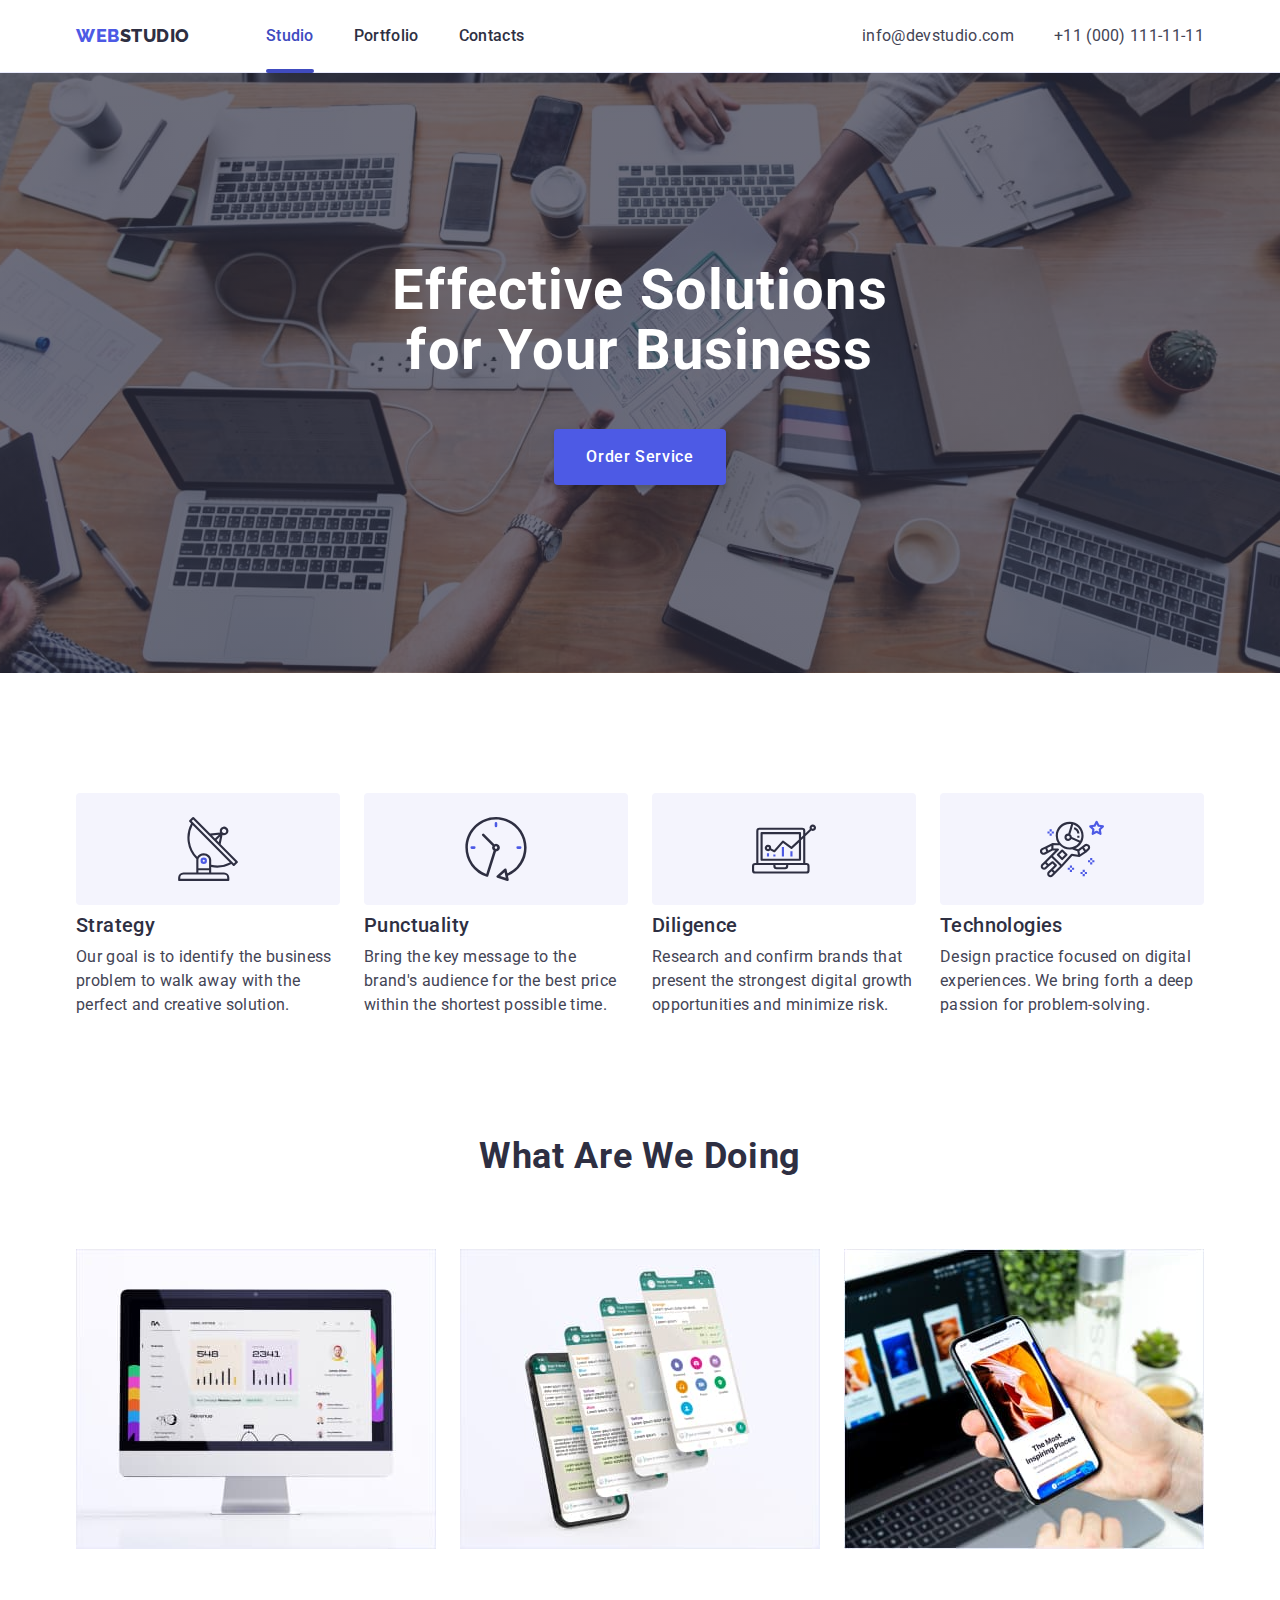
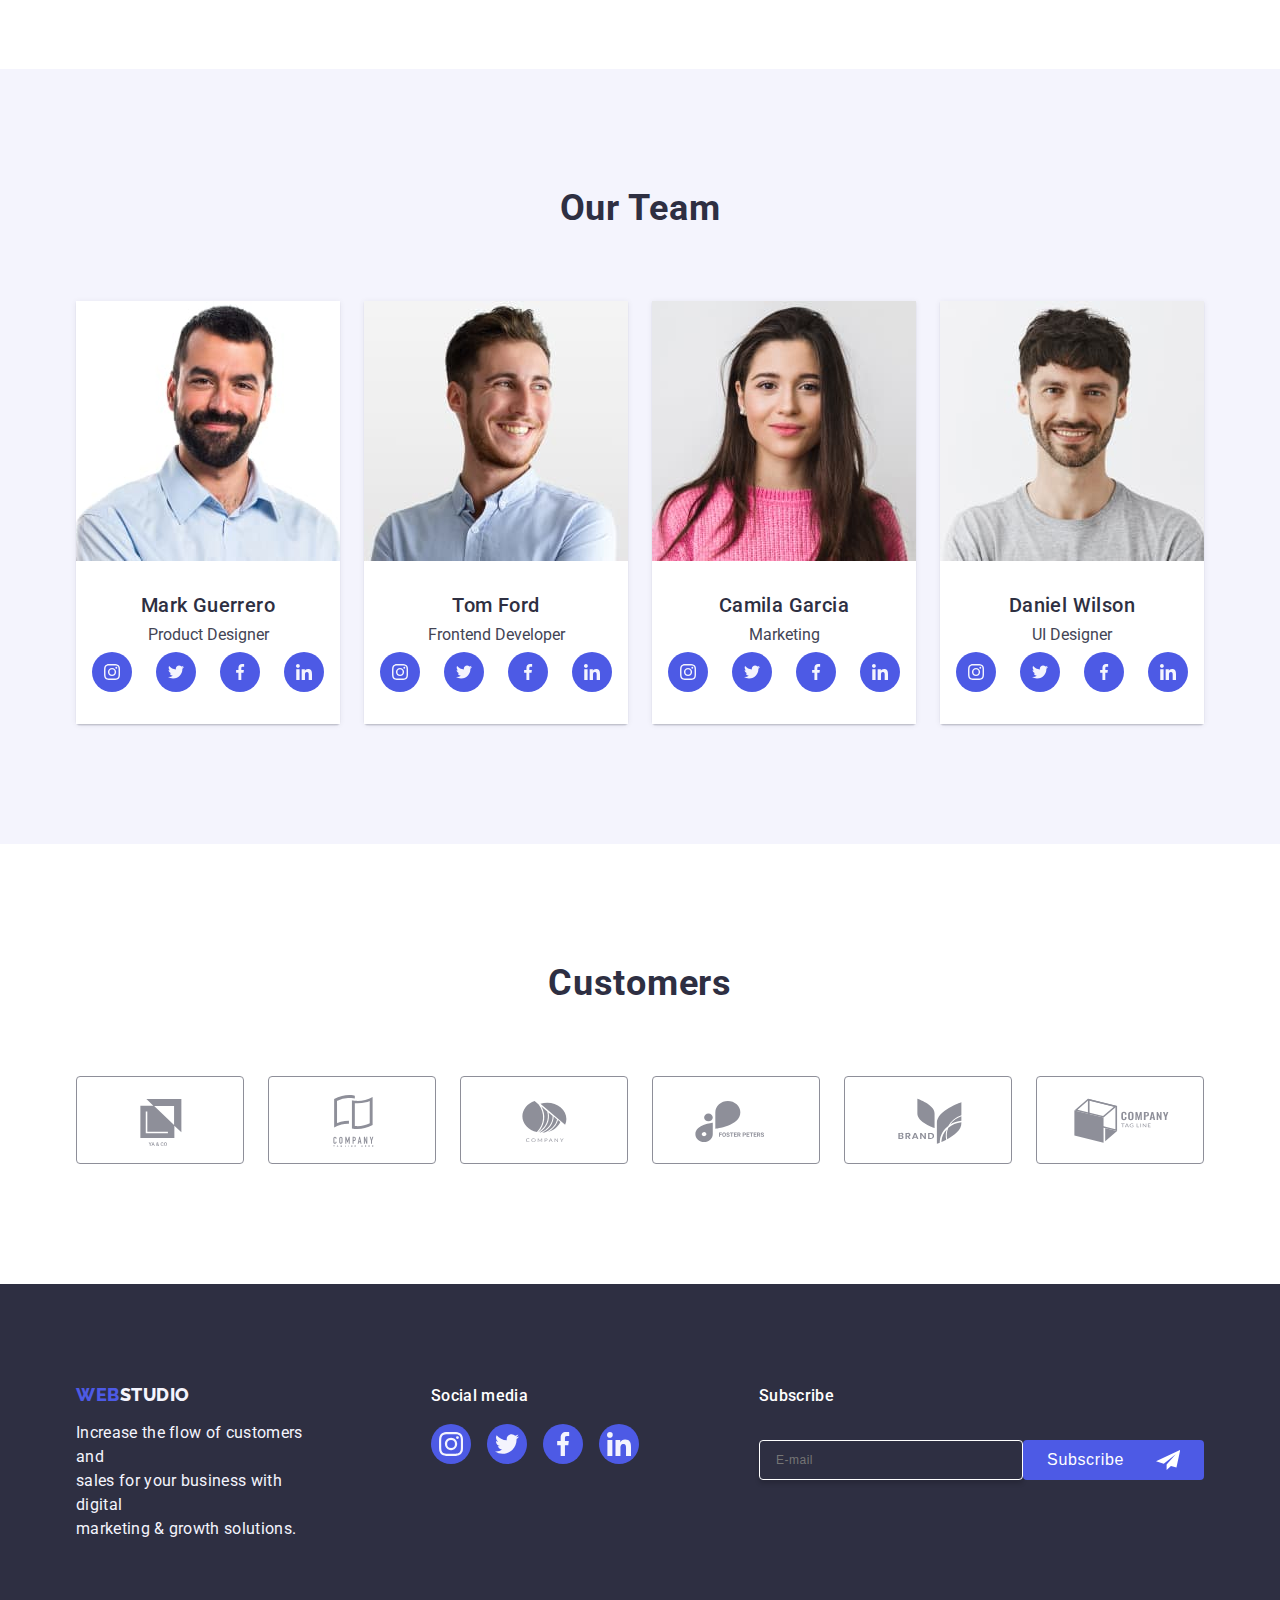
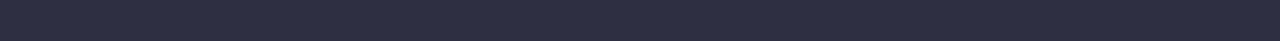
==== index.html @ 5df5afd1 "add parameters to mosal window" ====
<!DOCTYPE html>
<html lang="en">
  <head>
    <meta charset="UTF-8" />
    <meta name="viewport" content="width=device-width, initial-scale=1.0" />
    <title>Web Studio</title>
    <link
      rel="stylesheet"
      href="https://cdnjs.cloudflare.com/ajax/libs/modern-normalize/2.0.0/modern-normalize.min.css"
      integrity="sha512-4xo8blKMVCiXpTaLzQSLSw3KFOVPWhm/TRtuPVc4WG6kUgjH6J03IBuG7JZPkcWMxJ5huwaBpOpnwYElP/m6wg=="
      crossorigin="anonymous"
      referrerpolicy="no-referrer"
    />
    <link rel="stylesheet" href="./css/styles.css" />
    <link rel="preconnect" href="https://fonts.googleapis.com" />
    <link rel="preconnect" href="https://fonts.gstatic.com" crossorigin />
    <link
      href="https://fonts.googleapis.com/css2?family=Montserrat:wght@300;700&family=Raleway:wght@800&family=Roboto:wght@400;500;700;900&display=swap"
      rel="stylesheet"
    />
  </head>
  <body>
    <header class="header">
      <div class="container all-section header-div">
        <nav class="navi-div">
          <!--LOGO-->
          <a class="logo link" href="./index.html"
            >WEB<span class="logo-studio-header">Studio</span></a
          >

          <!--navigation menu-->

          <ul class="list menu-header-div">
            <li>
              <a class="list-font list-marker link" href="./index.html"
                >Studio</a
              >
            </li>
            <li>
              <a class="list-font link" href="./portfolio.html">Portfolio</a>
            </li>
            <li><a class="list-font link" href="">Contacts</a></li>
          </ul>
        </nav>

        <!--Contact-->
        <address class="adress-list">
          <ul class="list address-flex">
            <li>
              <a class="link-font link" href="mailto:info@devstudio.com"
                >info@devstudio.com</a
              >
            </li>
            <li>
              <a class="link-font link" href="tel:+110001111111"
                >+11 (000) 111-11-11</a
              >
            </li>
          </ul>
        </address>
      </div>
    </header>
    <main>
      <!-- hero image -->
      <section class="section-hero">
        <div class="hero-div container">
          <h1 class="fontshone">Effective Solutions<br />for Your Business</h1>
          <button class="button button-position" type="button" data-modal-open>
            Order Service
          </button>
        </div>
      </section>

      <!-- Section 1-->
      <section class="section-what-we-use">
        <div class="container all-section">
          <h2 class="visually-hidden">What we use</h2>
          <ul class="list list-section-one-flex">
            <li class="li-what-we-use">
              <div class="section-one-icons">
                <svg class="section-one-svg" width="64" height="64">
                  <use href="./images/icons.svg#icon-antenna-1"></use>
                </svg>
              </div>
              <h3 class="fontshthre">Strategy</h3>
              <p class="p-font">
                Our goal is to identify the business problem to walk away with
                the perfect and creative solution.
              </p>
            </li>
            <li class="li-what-we-use">
              <div class="section-one-icons">
                <svg class="section-one-svg" width="64" height="64">
                  <use href="./images/icons.svg#icon-clock-1"></use>
                </svg>
              </div>
              <h3 class="fontshthre">Punctuality</h3>
              <p class="p-font">
                Bring the key message to the brand's audience for the best price
                within the shortest possible time.
              </p>
            </li>
            <li class="li-what-we-use">
              <div class="section-one-icons">
                <svg class="section-one-svg" width="64" height="64">
                  <use href="./images/icons.svg#icon-diagram-1"></use>
                </svg>
              </div>
              <h3 class="fontshthre">Diligence</h3>
              <p class="p-font">
                Research and confirm brands that present the strongest digital
                growth opportunities and minimize risk.
              </p>
            </li>
            <li class="li-what-we-use">
              <div class="section-one-icons">
                <svg class="section-one-svg" width="64" height="64">
                  <use href="./images/icons.svg#icon-astronaut-1"></use>
                </svg>
              </div>
              <h3 class="fontshthre">Technologies</h3>
              <p class="p-font">
                Design practice focused on digital experiences. We bring forth a
                deep passion for problem-solving.
              </p>
            </li>
          </ul>
        </div>
      </section>

      <!-- Section 2-->
      <section class="section-what-are-we-doing">
        <div class="container">
          <h2 class="fontshtwo">What are we doing</h2>
          <ul class="list list-section-two-flex">
            <li class="li-section-two-flex">
              <img
                src="./images/oldmc.jpg"
                alt="Old mac"
                width="360"
                height="300"
              />
            </li>
            <li class="li-section-two-flex">
              <img
                src="./images/samrtphone.jpg"
                alt="Smartphone with diffrent screens"
                width="360"
                height="300"
              />
            </li>
            <li class="li-section-two-flex">
              <img
                src="./images/smartandlap.jpg"
                alt="Laptop nnd smartphone"
                width="360"
                height="300"
              />
            </li>
          </ul>
        </div>
      </section>

      <section class="all-section team-section">
        <div class="container">
          <h2 class="fontshtwo">Our Team</h2>
          <ul class="team-gallery-grid flex-grid">
            <li class="team-li-flex-grid">
              <img
                src="./images/mark.jpg"
                alt="smiling dark-haired man with beard and mustache in blue shirt"
                width="264"
                height="260"
              />
              <div class="team-div-li-felx-grid">
                <h3 class="fontshthre team-h-div-li-flex-grid">
                  Mark Guerrero
                </h3>
                <p class="team-p-div-li-felx-grid">Product Designer</p>

                <ul class="team-icons">
                  <li class="team-icon">
                    <a class="team-icon-link" href="">
                      <svg class="team-icon-svg" width="16" height="16">
                        <use href="./images/icons.svg#icon-instagram-2"></use>
                      </svg>
                    </a>
                  </li>
                  <li class="team-icon">
                    <a class="team-icon-link" href="">
                      <svg class="team-icon-svg" width="16" height="16">
                        <use href="./images/icons.svg#icon-twitter-1"></use>
                      </svg>
                    </a>
                  </li>
                  <li class="team-icon">
                    <a class="team-icon-link" href="">
                      <svg class="team-icon-svg" width="16" height="16">
                        <use href="./images/icons.svg#icon-facebook-1"></use>
                      </svg>
                    </a>
                  </li>
                  <li class="team-icon">
                    <a class="team-icon-link" href="">
                      <svg class="team-icon-svg" width="16" height="16">
                        <use href="./images/icons.svg#icon-linkedin-1"></use>
                      </svg>
                    </a>
                  </li>
                </ul>
              </div>
            </li>
            <li class="team-li-flex-grid">
              <img
                src="./images/tom.jpg"
                alt="smiling brunette in a blue shirt"
                width="264"
                height="260"
              />
              <div class="team-div-li-felx-grid">
                <h3 class="fontshthre team-h-div-li-flex-grid">Tom Ford</h3>
                <p class="team-p-div-li-felx-grid">Frontend Developer</p>
                <ul class="team-icons">
                  <li class="team-icon">
                    <a class="team-icon-link" href="">
                      <svg class="team-icon-svg" width="16" height="16">
                        <use href="./images/icons.svg#icon-instagram-2"></use>
                      </svg>
                    </a>
                  </li>
                  <li class="team-icon">
                    <a class="team-icon-link" href="">
                      <svg class="team-icon-svg" width="16" height="16">
                        <use href="./images/icons.svg#icon-twitter-1"></use>
                      </svg>
                    </a>
                  </li>
                  <li class="team-icon">
                    <a class="team-icon-link" href="">
                      <svg class="team-icon-svg" width="16" height="16">
                        <use href="./images/icons.svg#icon-facebook-1"></use>
                      </svg>
                    </a>
                  </li>
                  <li class="team-icon">
                    <a class="team-icon-link" href="">
                      <svg class="team-icon-svg" width="16" height="16">
                        <use href="./images/icons.svg#icon-linkedin-1"></use>
                      </svg>
                    </a>
                  </li>
                </ul>
              </div>
            </li>
            <li class="team-li-flex-grid">
              <img
                src="./images/camila.jpg"
                alt="brunette with long hair falling to her shoulders in a pink sweater"
                width="264"
                height="260"
              />
              <div class="team-div-li-felx-grid">
                <h3 class="fontshthre team-h-div-li-flex-grid">
                  Camila Garcia
                </h3>
                <p class="team-p-div-li-felx-grid">Marketing</p>
                <ul class="team-icons">
                  <li class="team-icon">
                    <a class="team-icon-link" href="">
                      <svg class="team-icon-svg" width="24" height="24">
                        <use href="./images/icons.svg#icon-instagram-2"></use>
                      </svg>
                    </a>
                  </li>
                  <li class="team-icon">
                    <a class="team-icon-link" href="">
                      <svg class="team-icon-svg" width="24" height="24">
                        <use href="./images/icons.svg#icon-twitter-1"></use>
                      </svg>
                    </a>
                  </li>
                  <li class="team-icon">
                    <a class="team-icon-link" href="">
                      <svg class="team-icon-svg" width="24" height="24">
                        <use href="./images/icons.svg#icon-facebook-1"></use>
                      </svg>
                    </a>
                  </li>
                  <li class="team-icon">
                    <a class="team-icon-link" href="">
                      <svg class="team-icon-svg" width="24" height="24">
                        <use href="./images/icons.svg#icon-linkedin-1"></use>
                      </svg>
                    </a>
                  </li>
                </ul>
              </div>
            </li>
            <li class="team-li-flex-grid">
              <img
                src="./images/daniel.jpg"
                alt="a dark-haired man with facial hair in a gray T-shirt"
                width="264"
                height="260"
              />
              <div class="team-div-li-felx-grid">
                <h3 class="fontshthre team-h-div-li-flex-grid">
                  Daniel Wilson
                </h3>
                <p class="team-p-div-li-felx-grid">UI Designer</p>
                <ul class="team-icons">
                  <li class="team-icon">
                    <a class="team-icon-link" href="">
                      <svg class="team-icon-svg" width="24" height="24">
                        <use href="./images/icons.svg#icon-instagram-2"></use>
                      </svg>
                    </a>
                  </li>
                  <li class="team-icon">
                    <a class="team-icon-link" href="">
                      <svg class="team-icon-svg" width="24" height="24">
                        <use href="./images/icons.svg#icon-twitter-1"></use>
                      </svg>
                    </a>
                  </li>
                  <li class="team-icon">
                    <a class="team-icon-link" href="">
                      <svg class="team-icon-svg" width="24" height="24">
                        <use href="./images/icons.svg#icon-facebook-1"></use>
                      </svg>
                    </a>
                  </li>
                  <li class="team-icon">
                    <a class="team-icon-link" href="">
                      <svg class="team-icon-svg" width="24" height="24">
                        <use href="./images/icons.svg#icon-linkedin-1"></use>
                      </svg>
                    </a>
                  </li>
                </ul>
              </div>
            </li>
          </ul>
        </div>
      </section>
      <section class="customers">
        <div class="container customers-div">
          <h2 class="fontshtwo">Customers</h2>
          <ul class="customers-flex-grip">
            <li class="customers-li-flex">
              <a href="" class="customers-link-flex-grip">
                <svg class="customers-svg" width="104" height="56">
                  <use href="./images/icons.svg#icon-YaTo"></use>
                </svg>
              </a>
            </li>
            <li class="customers-li-flex">
              <a href="" class="customers-link-flex-grip">
                <svg class="customers-svg" width="104" height="56">
                  <use href="./images/icons.svg#icon-TagLine"></use>
                </svg>
              </a>
            </li>
            <li class="customers-li-flex">
              <a href="" class="customers-link-flex-grip">
                <svg class="customers-svg" width="104" height="56">
                  <use href="./images/icons.svg#icon-company"></use>
                </svg>
              </a>
            </li>
            <li class="customers-li-flex">
              <a href="" class="customers-link-flex-grip">
                <svg class="customers-svg" width="104" height="56">
                  <use href="./images/icons.svg#icon-Foster"></use>
                </svg>
              </a>
            </li>
            <li class="customers-li-flex">
              <a href="" class="customers-link-flex-grip">
                <svg class="customers-svg" width="104" height="56">
                  <use href="./images/icons.svg#icon-Brand"></use>
                </svg>
              </a>
            </li>
            <li class="customers-li-flex">
              <a href="" class="customers-link-flex-grip">
                <svg class="customers-svg" width="104" height="56">
                  <use href="./images/icons.svg#icon-ag"></use>
                </svg>
              </a>
            </li>
          </ul>
        </div>
      </section>
    </main>
    <footer class="fooster-parameters">
      <!--LOGO-->
      <div class="container all-section fooster-grip">
        <div class="fooster-div">
          <a class="logo link-footer" href="./index.html"
            >WEB<span class="logo-studio-fooster">Studio</span></a
          >
          <p class="p-font-fooster">
            Increase the flow of customers and<br />
            sales for your business with digital<br />
            marketing & growth solutions.
          </p>
        </div>

        <div class="fooster-div">
          <p class="fooster-font fooster-socialmedia">Social media</p>
          <ul class="fooster-icons">
            <li class="fooster-icon">
              <a class="fooster-icon-link" href="">
                <svg class="fooster-icon-svg" width="24" height="24">
                  <use href="./images/icons.svg#icon-instagram-2"></use>
                </svg>
              </a>
            </li>
            <li class="fooster-icon">
              <a class="fooster-icon-link" href="">
                <svg class="fooster-icon-svg" width="24" height="24">
                  <use href="./images/icons.svg#icon-twitter-1"></use>
                </svg>
              </a>
            </li>
            <li class="fooster-icon">
              <a class="fooster-icon-link" href="">
                <svg class="fooster-icon-svg" width="24" height="24">
                  <use href="./images/icons.svg#icon-facebook-1"></use>
                </svg>
              </a>
            </li>
            <li class="fooster-icon">
              <a class="fooster-icon-link" href="">
                <svg class="fooster-icon-svg" width="24" height="24">
                  <use href="./images/icons.svg#icon-linkedin-1"></use>
                </svg>
              </a>
            </li>
          </ul>
        </div>
        <div class="fooster-subsrible-form">
          <p class="fooster-subscrible-font" id="fooster-subscrible-group">
            Subscribe
          </p>
          <form class="fooster-subscrible-group">
            <label class="fooster-subscrible-label">
              <input
                class="fooster-subscrible-input"
                placeholder="E-mail"
                type="email"
                name="email"
                id="fooster-subscrible-email"
                required
              />
            </label>
            <button class="fooster-subscrible-button" type="submit">
              Subscribe
              <svg
                class="fooster-subscrible-button-svg"
                width="24"
                height="24"
                viewBox="0 0 24 24"
                fill="none"
              >
                <use href="./images/icons.svg#icon-send"></use>
              </svg>
            </button>
          </form>
        </div>
      </div>
    </footer>
    <div class="modal-backdrop is-hidden" data-modal>
      <div class="modal">
        <div>
          <button type="button" class="modal-button" data-modal-close>
            <svg class="modal-icon" width="8" height="8" viewBox="0 0 8 8">
              <use href="./images/icons.svg#icon-close"></use>
            </svg>
          </button>
        </div>
        <p class="modal-form-p">
          Leave your contacts and we will call you back
        </p>
        <form>
          <div class="modal-form">
            <label class="modal-form-label" for="user-name"> Name </label>
            <div class="modal-input-div">
              <input
                class="modal-input-div-input"
                type="text"
                name="user-name"
                id="user-name"
                required
              />
              <svg
                class="modal-input-div-svg"
                width="18"
                height="24"
                viewBox="0 0 18 24"
              >
                <use href="./images/icons.svg#icon-name"></use>
              </svg>
            </div>
          </div>
          <div class="modal-form">
            <label class="modal-form-label" for="user-phone">Phone</label>
            <div class="modal-input-div">
              <input
                class="modal-input-div-input"
                type="tel"
                name="user-phone"
                id="user-phone"
                required
              />
              <svg
                class="modal-input-div-svg"
                width="18"
                height="24"
                viewBox="0 0 18 24"
              >
                <use href="./images/icons.svg#icon-phone"></use>
              </svg>
            </div>
          </div>
          <div class="modal-form">
            <label class="modal-form-label" for="user-email"> Email </label>
            <div class="modal-input-div">
              <input
                class="modal-input-div-input"
                type="email"
                name="user-email"
                id="user-email"
                required
              />
              <svg
                class="modal-input-div-svg"
                width="18"
                height="24"
                viewBox="0 0 18 24"
              >
                <use href="./images/icons.svg#icon-email"></use>
              </svg>
            </div>
          </div>
          <div class="modal-form modal-form-texture">
            <label class="modal-form-label" for="user-comment"> Comment </label>
            <div class="modal-input-div">
              <textarea
                class="modal-input-div-textarea"
                name="user-comment"
                id="user-comment"
                rows="5"
                placeholder="Test input"
              ></textarea>
            </div>
          </div>
          <div class="modal-form">
            <div class="modal-check-div">
              <input
                class="visually-hidden"
                type="checkbox"
                id="user-privacy"
                name="user-privacy"
                value="true"
              />
              <label class="modal-form-label" for="user-privacy">
                <span class="modal-form-span">
                  <svg
                    class="modal-check-svg"
                    width="10"
                    height="8"
                    viewBox="0 0 10 8"
                  >
                    <use href="./images/icons.svg#icon-checkmark"></use>
                  </svg>
                </span>
                I accept the terms and conditions of the
                <a href="">Privacy Policy</a>
              </label>
            </div>
          </div>

          <button class="modal-form-button" type="submit">Send</button>
        </form>
      </div>
    </div>
    <script src="./js/modal.js"></script>
  </body>
</html>
---- css/styles.css ----
:root{
    --color-text:#434455;
    --color-primary-brand: #4D5AE5;
    --color-ressed-state: #404BBF;
    --color-dark:#2E2F42;
    --color-success: #31D0AA;
    --color-subtle-text:#8E8F99;
    --color-accent:#E7E9FC;
    --color-light:#F4F4FD;
    --color-modal-overlay:#2E2F42;
    --color-white-background:#FFFFFF;
    --color-modal-background: #FCFCFC;
    --color-naigation: var(--color-text);
    --color-naigation-action: var(--color-ressed-state);
    --color-filter-button-text: var(--color-primary-brand);
    --color-filter-button-background: var(--color-light);
    --color-tel-and-mail:#434455;
    --color-hover-tel-and-mail: #404BBF;
    --color-links: #2E2F42;
    --color-active-links: #404BBF;
    --color-buttons-text: white;
    --color-buttons-background: #4D5AE5;
    --color-active-buttons-background: #404BBF;
    --color-gradnient-hero: #000000b2;
    --color-text-fooster:#FFFFFF;


    --var-translate: cubic-bezier(0.4, 0, 0.2, 1);
    --var-time-tr: 250ms;
}

* {
    box-sizing: border-box;
    margin: 0;
    padding: 0;
}

body {
    font-family: "Roboto", sans-serif;
    color: var(--color-text);
    background-color: var(--color-white-background);
    text-decoration: none;
}

img {
    display: block;
}

ul,
ol {
    list-style: none;
    margin: 0;
    padding-left: 0;
}
.address-flex{
    display: flex;
    align-items: center;
    justify-content: space-between;
    gap: 40px;
}
.adress-list {
    font-style: normal;
}

.all-section {
    margin: 0px;
    padding-top: 120px;
    padding-bottom: 120px;
}

.button {
    color: var(--color-buttons-text);
    background-color: var(--color-buttons-background);
    font-family: "Roboto", sans-serif;
    font-weight: 500;
    font-size: 16px;
    line-height: 1.5;
    letter-spacing: 0.04em;
    /* transition-duration: var(--var-time-tr);
    transition-timing-function: var(--var-translate);
    transition-property: background-color; */
    transition: background-color var(--var-time-tr) var(--var-translate);
}

.button:hover,
.button:focus {
    cursor: pointer;
    background-color: var(--color-active-buttons-background);
}

.button-position{
    display: block;
    min-width: 169px;
    min-height: 56px;
    border: none;
    padding: 16px 32px;
    gap: 10px;
    border-radius: 4px;
    box-shadow: 0px 4px 4px 0px rgba(0, 0, 0, 0.15);
    margin: 48px auto 0 auto;
    cursor: pointer;
  
}











.contacts-telephone-mail {
    font-weight: 500;
    font-size: 16px;
    line-height: 1.5;
    letter-spacing: 0.02em;
    color: var(--color-dark);
}

.contacts-telephone-mail:hover,
.contacts-telephone-mail:focus {
    color: var(--color-hover-tel-and-mail);
}

.container {
    width: 1158px;
    margin: 0 auto;
    padding: 0 15px;
}

.customers{
    padding: 120px 0;
}

.customers-flex-grip{
    display: flex;
    gap:24px;
    justify-content: center;
   
}

.customers-li-flex{
    width: 168px;
    height: 88px;
    

}

.customers-link-flex-grip{
    width: 100%;
    height: 100%;
    color: var(--color-subtle-text);
    /* background-color: var(--color-light); */
    border-radius: 4px;
    border: 1px solid var(--color-subtle-text);
    display: flex;
    align-items: center;
    justify-content: center;
    fill: currentColor;
    transition: border-color var(--var-time-tr) var(--var-translate),
    color var(--var-time-tr) var(--var-translate);
    
   
}

.customers-svg{
    width: 104px;
    height: 56px;
    flex-shrink: 0;
    
}

.customers-link-flex-grip:focus,
.customers-link-flex-grip:hover{
    border-color: var(--color-ressed-state);
    color: var(--color-ressed-state);
}

.filters-buttons {
    font-family: "Roboto", sans-serif;
    color: var(--color-filter-button-text);
    background-color: var(--color-filter-button-background);
    font-size: 16px;
    line-height: 1.5;
    font-weight: 500;
    letter-spacing: 0.04em;
    text-align: center;
    cursor: pointer;
    padding: 12px 24px;
    box-shadow: none;
    border-radius: 4px;
    border: 1px solid var(--color-accent, #E7E9FC);
    transition: color var(--var-time-tr) var(--var-translate),
                background-color var(--var-time-tr) var(--var-translate),
                border-color var(--var-time-tr) var(--var-translate),
                box-shadow var(--var-time-tr) var(--var-translate);


}

.filters-buttons:hover,
.filters-buttons:focus {
    cursor: pointer;
    color: var(--color-buttons-text);
    background-color: var(--color-active-buttons-background);
    border-color: transparent;
    box-shadow: 0px 2px 2px 0px rgba(0, 0, 0, 0.12), 0px 2px 1px 0px rgba(0, 0, 0, 0.08), 0px 3px 1px 0px rgba(0, 0, 0, 0.10);
}

.filters-flex{
    display:flex;
    gap:24px;
    justify-content: center;
     margin-bottom: 72px;
}
.flex-grid {
    --col-count: 3;
    --gap-cont: 2;
    --gap: 24px;

    display: flex;
    flex-wrap: wrap;
    gap: var(--gap);
}


.fontshone {
    color: var(--color-buttons-text);
    font-weight: 700;
    font-size: 56px;
    line-height: 1.07;
    text-align: center;
    letter-spacing: 0.02em;
    max-width: 496px;
    margin: auto;
}

.fontshtwo {
    font-size: 36px;
    line-height: 1.11;
    text-align: center;
    letter-spacing: 0.02em;
    text-transform: capitalize;
    color: var(--color-dark);
    margin-bottom: 72px;
}

.fontshthre {
    font-weight: 500;
    font-size: 20px;
    line-height: 1.2;
    letter-spacing: 0.02em;
    color: var(--color-dark);
    margin-bottom: 8px;
    
}
.fonts-in-title-card{
    text-align: center;
}

.fooster-parameters {
    background-color: var(--color-dark);
    padding: 100px 0;
}
.fooster-div{
    margin-right: 120px;
}
.fooster-grip{
    display: flex;
    align-items: baseline;
 }

.fooster-socialmedia{
    color: var(--color-text-fooster, #ffffff);
    margin-bottom: 16px;
}

.fooster-icons {
    display: flex;
    gap: 16px;
    justify-content: center;
    
}

.fooster-icon-link{
    width: 100%;
    height: 100%;
    background-color: var(--color-primary-brand);
    border-radius: 50%;
    display: flex;
    align-items: center;
    justify-content: center;
    cursor: pointer;
    transition: background-color var(--var-time-tr) var(--var-translate);
    
}
.fooster-icon-link:focus {
    background-color: var(--color-success);
}

.fooster-icon-link:hover {
    background-color: var(--color-success);
}


.fooster-icon{
    height: 40px;
    width: 40px;

}

.fooster-icon-svg {
    width: 24px;
    height: 24px;
    fill:var(--color-light);
}



.fooster-font{
    font-weight: 500;
    font-size: 16px;
    line-height: 1.5;
    letter-spacing: 0.32px;
}

.fooster-subscrible-font{
    font-weight: 500;
        font-size: 16px;
        line-height: 1.5;
        letter-spacing: 0.32px;
        margin-bottom: 16px;
        color: var(--color-text-fooster, #ffffff);
}

.fooster-subsrible-form{
    width: 453px;
    display: flex;
    flex-direction: column;
    gap:16px;
}


.fooster-subscrible-group{
    /* width: 100%; */
   
    /* flex-direction: row; */
    display: flex;
    /* gap:24px; */
}

.ooster-subscrible-label{
    gap:24px;
}

.fooster-subscrible-input{
    width: 264px;
    height: 40px;
    border: 1px solid #ffffff;
    gap: 24px;
    background-color: transparent;
    font-size: 12px;
    line-height: 1.5;
    letter-spacing: 0.04em;
    padding-left: 16px;
    box-shadow: 0px 4px 4px 0px rgba(0, 0, 0, 0.15);
    border-radius: 4px;
    color: #ffffff;


}
.fooster-subscrible-button {
    display: flex;
    padding: 8px 24px;
    justify-content: center;
    align-items: center;
    gap: 16px;
    cursor: pointer;
    border: none;
    border-radius: 4px;
    background: var(--IRIS, #4D5AE5);
    min-width: 165px;
    height: 40;
    color: var(--WHITE, #FFF);
    text-align: center;
    font-size: 16px;
    font-style: normal;
    font-weight: 500;
    line-height: 1.5;
        /* 150% */
    letter-spacing: 0.64px;

    color: var(--color-text-fooster, #ffffff);
}

.fooster-subscrible-button-svg{
    margin-left:16px;

}

.header{
    border-bottom: 1px solid var(--color-accent);
    box-shadow: 0px 2px 1px rgba(46, 47, 66, 0.08),
        0px 1px 1px rgba(46, 47, 66, 0.16),
        0px 1px 6px rgba(46, 47, 66, 0.08);
    
}
.header-div{
    display: flex;
    height: 72px;
    align-items: center;
    justify-content: space-between;
    gap: 332px;
    background: var(--color-white-background, #FFF);
}
.hero-modal{
    position: fixed;
    inset: 0 0 auto;
    min-height: 100%;
    display: flex;
    justify-content: center;
    align-items: center;

}



.hero-modal-is-hiden{
   
    pointer-events: none;
    visibility: hidden;
    opacity: 0;
    transform: translateX(-50%) translateY(-50%) scale(0) rotate(0deg)
    skew(40deg, 40deg);
}

.is-hidden {
    opacity: 0;
    visibility: hidden;
    pointer-events: none;

}

.li-what-we-use {
    font-size: 16px;
    line-height: 1.5;
    letter-spacing: 0.02em;
    color: var(--color-text);
    width: calc((100% - 72px) / 4);
}

.li-section-two-flex{
    width: calc((100% - 48px) / 3);
}

.link {
    text-decoration: none;
    
}
.link-font {
    font-size: 16px;
    line-height: 1.5;
    letter-spacing: 0.02em;
    color: var(--color-tel-and-mail);
    transition: color var(--var-time-tr) var(--var-translate);
}

.link-font:focus,
.link-font:hover {
    color: var(--color-hover-tel-and-mail);
}
.link-footer{
    text-decoration: none;
    margin-bottom: 16px;
}
.list {
    list-style-type: none;
}
.list-card{
    width: calc((100% - 48px) / 3);
    border: 1px solid var(--color-accent, #E7E9FC);

}

.list-font {
    font-weight: 500;
    font-size: 16px;
    line-height: 1.5;
    letter-spacing: 0.02em;
    color: var(--color-dark);
    padding: 24px 0;
    transition: color var(--var-time-tr) var(--var-translate);


}

.list-font:focus,
.list-font:hover {
    color: var(--color-ressed-state)
}

.list-portfolio-flex{
    display: flex;
    gap: 24px;
    flex-wrap: wrap;
    justify-content: center;
    margin-bottom: 48px;
    row-gap: 48px;
    

}

.list-link-div-portfolio-flex{
    padding: 32px 16px;
    border: 1px solid #e7e9fc;
    border-top: none;
    margin-bottom: 8px;
   
}

.list-font{
    display: inline-flex;
    flex-direction: column;
    position: relative;
    /* gap: 0.5em; */
}

.list-marker{
color: var(--color-ressed-state);
}

.list-marker::after{
    
    position: absolute;
    content: '';
    width: 100%;
    height: 4px;
    left: 0;
    bottom:-1px;
    border-radius: 2px;
    background-color: currentColor;
    align-items: flex-end;
    /* top: 69px; */
}

.list-section-one-flex{
    display: flex;
    justify-content: space-between;
    gap:24px;

}

.list-section-two-flex{
    display: flex;
    gap:24px;
    justify-content: center; 
}
.logo {
    font-family: 'Raleway', sans-serif;
    font-size: 18px;
    font-weight: 800;
    line-height: 1.17;
    letter-spacing: 0.03em;
    text-transform: uppercase;

    display: inline-block;
    color: var(--color-primary-brand);
    margin-right: 76px;

}

.logo-studio-header {
    color: var(--color-dark);
}

.logo-studio-fooster {
    color: var(--color-light);
}

.menu-header-div{
        display: inline-flex;
        align-items: flex-start;
        gap: 40px;
}

/* modal windows -----   Start */


.modal-backdrop {
    position: fixed;
    
    left: 0;
    top: 0;
    width: 100%;
    height: 100%;
    background-color: rgba(46, 47, 66, 0.4);
    transition: opacity var(--var-time-tr) var(--var-translate), visibility var(--var-time-tr) var(--var-translate);
}

.modal {
    position: absolute;
    padding: 72px 24px 24px 24px;
    top: 50%;
    left: 50%;
    min-height: 584px;
    border-radius: 4px;
    transform: translate(-50%, -50%);
    width: 408px;
    height: 584px;
    flex-shrink: 0;
    background-color: var(--color-modal-background);
    box-shadow: 0px 1px 1px rgba(0, 0, 0, 0.14), 0px 1px 3px rgba(0, 0, 0, 0.12), 0px 2px 1px rgba(0, 0, 0, 0.2);
    transition: transform var(--var-time-tr) var(--var-translate);
}

.modal-button {
    display: flex;

    align-items: center;
    background-color: var(--color-accent, #E7E9FC);
    border-radius: 50%;
    border: 1px solid rgba(0, 0, 0, 0.1);
    cursor: pointer;
    height: 24px;
    justify-content: center;
    padding: 0;
    position: absolute;
    right: 24px;
    top: 24px;
    transition: background-color var(--var-time-tr) var(--var-translate), border var(--var-time-tr) var(--var-translate);
    width: 24px;


}

.modal-button:focus,
.modal-button:hover {
    background-color: var(--color-active-links);
    border: none;
    fill: #FFFFFF;
}

.modal-icon {
    display: block;

    transition: fill var(--var-time-tr) var(--var-translate);

}

.modal-form-p {
    color: var(--color-dark, #2e2f42);
    text-align: center;
    font-weight: 500;
    font-size: 16px;
    font-style: normal;
    line-height: 1.5;
    letter-spacing: 0.32px;
    margin-bottom: 16px;
}









.modal-inputs {
    position: relative;
    align-items: baseline;
    width: 100%;
    top: 72px;
    padding: 0 24px;
}



.modal-form {
    /* position: absolute;
    display: flex;
    width: 360px;
    flex-direction: column;
    align-items: center;
    justify-content: start; */
    margin-bottom: 8px;
}

.modal-form-label {
    display: block;
    color: var(--color-subtle-text, #8e8f99);
    font-size: 12px;
    font-style: normal;
    font-weight: 400;
    line-height: 1.17;
    letter-spacing: 0.48px;
    margin-bottom: 4px;
}

.modal-input-div{
    /* display: block; */
    position: relative;
    /* width: 100%;
    fill: var(--color-dark); 
    border: 1px solid var(--color-subtle-text);
    border-radius: 4px;
    transition: fill var(--var-time-tr) var(--var-translate), border-color var(--var-time-tr) var(--var-translate);
        ; */
    /* var(--color-dark); */
}

.modal-input-div-svg {
    position: absolute;
    left: 16px;
    inset-block-start: 50%;
    transform: translateY(-50%);
    transition: fill var(--var-time-tr) var(--var-translate);
    
}

.modal-input-div-input{
    display: block;
    width: 100%;
    height: 40px;
    border: 1px solid rgba(46, 47, 66, 0.4);
    border-radius: 4px;
    background-color: transparent;
    outline: transparent;
    padding: 0.5em;
    padding-left: 38px;
    transition: border-color var(--var-time-tr) var(--var-translate);
    
}
.modal-form-texture{
    margin-bottom: 16px;
}
.modal-input-div-textarea {
    display: block;
    width: 100%;
    height: 120px;
    color: var(--color-dark, #2e2f42);
    text-align: start;
    font-size: 12px;
    font-style: normal;
    font-weight: 500;
    line-height: 1.17;
    letter-spacing: 0.04em;
    color: var(--color-dark);
    border: 1px solid rgba(46, 47, 66, 0.4);
    background-color: transparent;
    outline: transparent;
    border-radius: 4px;
    padding: 8px 16px;
    resize: none;
    transition: border-color var(--var-time-tr) var(--var-translate);
}
/* .modal-input-div:focus,
.modal-input-div:hover {
    border-color: var(--color-primary-brand, #4d5ae5);
    fill: var(--color-primary-brand, #4d5ae5);
} */

.modal-input-div-input:focus,
.modal-input-div-input:hover {
    border-color: var(--color-primary-brand, #4d5ae5);
    fill: var(--color-primary-brand, #4d5ae5);
}

.modal-input-div-textarea:focus,
.modal-input-div-textarea:hover {
    border-color: var(--color-primary-brand, #4d5ae5);
}

.modal-form-check-div {
    display: flex;
    margin-top: 8px;
    align-items: baseline;
    gap: 8px;
}

.modal-form-check-div>input[type="checkbox"]+svg {
    display: block;
    width: 1em;
    height: 1em;
    fill: var(--color-white-background);
    transition: fill var(--var-time-tr) var(--var-translate);
}

.modal-form-check-div>input[type="checkbox"] {
    appearance: none;
}

.modal-form-check-div>input[type="checkbox"]:checked+svg {
    fill: var(--color-primary-brand);
}

.modal-form-button {
    display: block;
    width:169px;
    height: 56px;
    align-items: flex-start;
    gap: 10px;
    /* width: 150px; */
    padding: 16px 32px;
    border: none;
    border-radius: 4px;
    background-color: var(--IRIS, #4d5ae5);
    box-shadow: 0px 4px 4px 0px rgba(0, 0, 0, 0.15);
    color: var(--color-text-fooster, #fff);
    cursor: pointer;
    text-align: center;
    font-size: 16px;
    font-style: normal;
    font-weight: 500;
    line-height: 1.5;
    letter-spacing: 0.64px;
    transition: background-color 250ms cubic-bezier(0.4, 0, 0.2, 1);
}
.modal-check-div{
    margin-bottom: 24px;
}

.modal-from-span{
    width: 16px;
    height: 16px;
    border: 1px solid rgba(46, 47, 66, 0.4);
    border-radius: 2px;
    display: inline-flex;
    align-items: center;
    justify-content: center;
    fill: transparent;
    transition: background-color var(--var-time-tr) var(--var-translate), border var(--var-time-tr) var(--var-translate);
}



.navi-div{
    display: inline-flex;
    align-items: center;
    justify-content: space-between;
    padding: 24px 0;
}



.p-font{
    color: var(--color-text);
    line-height: 1.5;
    letter-spacing: 0.02em;
}

.p-font-fooster{
    color: var(--color-light);
    line-height: 1.5;
    letter-spacing: 0.02em;
}

.portfolio-filters{
    padding-top: 96px;
    padding-bottom: 120px;
    
}
.portfolio-gallery-grid{
    --col-cont: 3;
    width: 100%;
    max-width: 100%;
    height: auto;
    row-gap: 48px;
    list-style-type: none;

}

.portfolio-li-flex-grid{
    width: calc((100% - 48px) / 3);
}

.portfolio-list-link-flex-grid{
    text-decoration: none;
    display: block;
    transition: box-shadow var(--var-time-tr) var(--var-translate);
    
}
.portfolio-list-link-div-flex-grid{
    padding: 32px 16px;
    border: 1px solid #e7e9fc;
    border-top: none;
    background: var(--color-white-background, #FFF);

}

/* .portfolio-list-link-div-h-flex-gird{
    
}
.portfolio-list-link-div-p-flex-gird{
    
} */


.portfolio-list-link-flex-grid:hover {
    box-shadow: 0px 1px 6px rgba(46, 47, 66, 0.08),
        0px 1px 1px rgba(46, 47, 66, 0.16),
        0px 2px 1px rgba(46, 47, 66, 0.08);
}


.portfolio-list-link-flex-grid:focus{
        box-shadow: 0px 1px 6px rgba(46, 47, 66, 0.08),
            0px 1px 1px rgba(46, 47, 66, 0.16),
            0px 2px 1px rgba(46, 47, 66, 0.08);
}
.portfolio-image-wrap{
    position: relative;
    overflow: hidden;

}
.portfolio-image-wrap-p{
    position: absolute;
    top: 0;
    color: var(--color-light, #F4F4FD);
    font-size: 16px;
    font-style: normal;
    font-weight: 400;
    line-height: 1.5;
    letter-spacing: 0.02em;
    padding: 40px 32px 40px 32px;
    height: 100%;
    width: 100%;
    /* inset: 0; */
    background-color: var(--color-buttons-background,#4D5AE5);
    transform: translateY(100%);
    /* transition-duration: var(--var-time-tr);
    transition-timing-function: var(--var-translate);
    transition-property: translate; */
    transition: transform var(--var-time-tr) var(--var-translate);
}


.portfolio-list-link-flex-grid:hover p{
    transform: translateY(0%);
}
.portfolio-list-link-flex-grid:focus p {
    transform: translateY(0%);
}

.section-hero {
    margin: auto;
    background-color: var(--color-dark);
    padding: 188px 0;
    background-image: linear-gradient(rgba(46, 47, 66, 0.7), rgba(46, 47, 66, 0.7)), url('../images/peopleoffice.jpg');
    max-width: 1440px;
    background-repeat: no-repeat;
    background-position: center;
    background-size: cover;
    
 
}
.section_one_svg{
    width: 100%;
    border-radius: 4px;
    background: var(--color-light, #F4F4FD);

}
.section-one-icons{
    display: flex;
    width: 264px;
    height: 112px;
    justify-content: center;
    align-items: center;
    margin-bottom: 8px;
    background-color:var(--color-light);
    border-radius: 4px;

}
.section-one-svg{
    width: 64px;
    height: 64px;
    flex-shrink: 0;
    justify-content: center;
}
.section-team {
    background-color: var(--color-light);
    padding: 120px 0;
}

.section-what-are-we-doing{
    padding-bottom: 120px;
}
.section-what-we-use{
    padding: 120px 0;
}

.team-section{
    background-color: var(--color-light);

}

.team-gallery-flex-grid{
    --col-cont: 4;
    width: 100%;
    max-width: 100%;
    height: auto;

}

.team-li-flex-grid{
    width: calc((100% - 72px) / 4);
    border-radius: 0px 0px 4px 4px;
    box-shadow:0px 1px 6px rgba(46, 47, 66, 0.08),    0px 1px 1px rgba(46, 47, 66, 0.16), 0px 2px 1px rgba(46, 47, 66, 0.08);
}

.team-div-li-felx-grid{
    padding: 32px 0px;
    background: var(--color-white-background, #FFF);
    

}


.team-h-div-li-flex-grid {
    text-align: center;
    margin-bottom: 8px;
}

.team-p-div-li-felx-grid {
    text-align: center;

}


.team-icons {
    display: flex;
    gap:24px;  
    justify-content: center;
    margin-top:8px;
}

.team-icon-link{
    width: 100%;
    height: 100%;
    background-color: var(--color-primary-brand);
    border-radius: 50%;
    display: flex;
    align-items: center;
    justify-content: center;
    cursor: pointer;
    /* transition-duration: var(--var-time-tr);
    transition-timing-function: var(--var-translate);
    transition-property: background-color; */
    transition: background-color var(--var-time-tr) var(--var-translate);

}

.team-icon-link:focus {
    background-color: var(--color-ressed-state);

}

.team-icon-link:hover {
    background-color: var(--color-ressed-state);
}

.team-icon {
    height: 40px;
    width: 40px;
  
}


.team-icon-svg{
    width: 16px;
    height: 16px;
    fill: var(--color-light);
    


}




.visually-hidden {
    position: absolute;
    width: 1px;
    height: 1px;
    margin: -1px;
    border: 0;
    padding: 0;
    white-space: nowrap;
    clip-path: inset(100%);
    clip: rect(0 0 0 0);
    overflow: hidden;
}
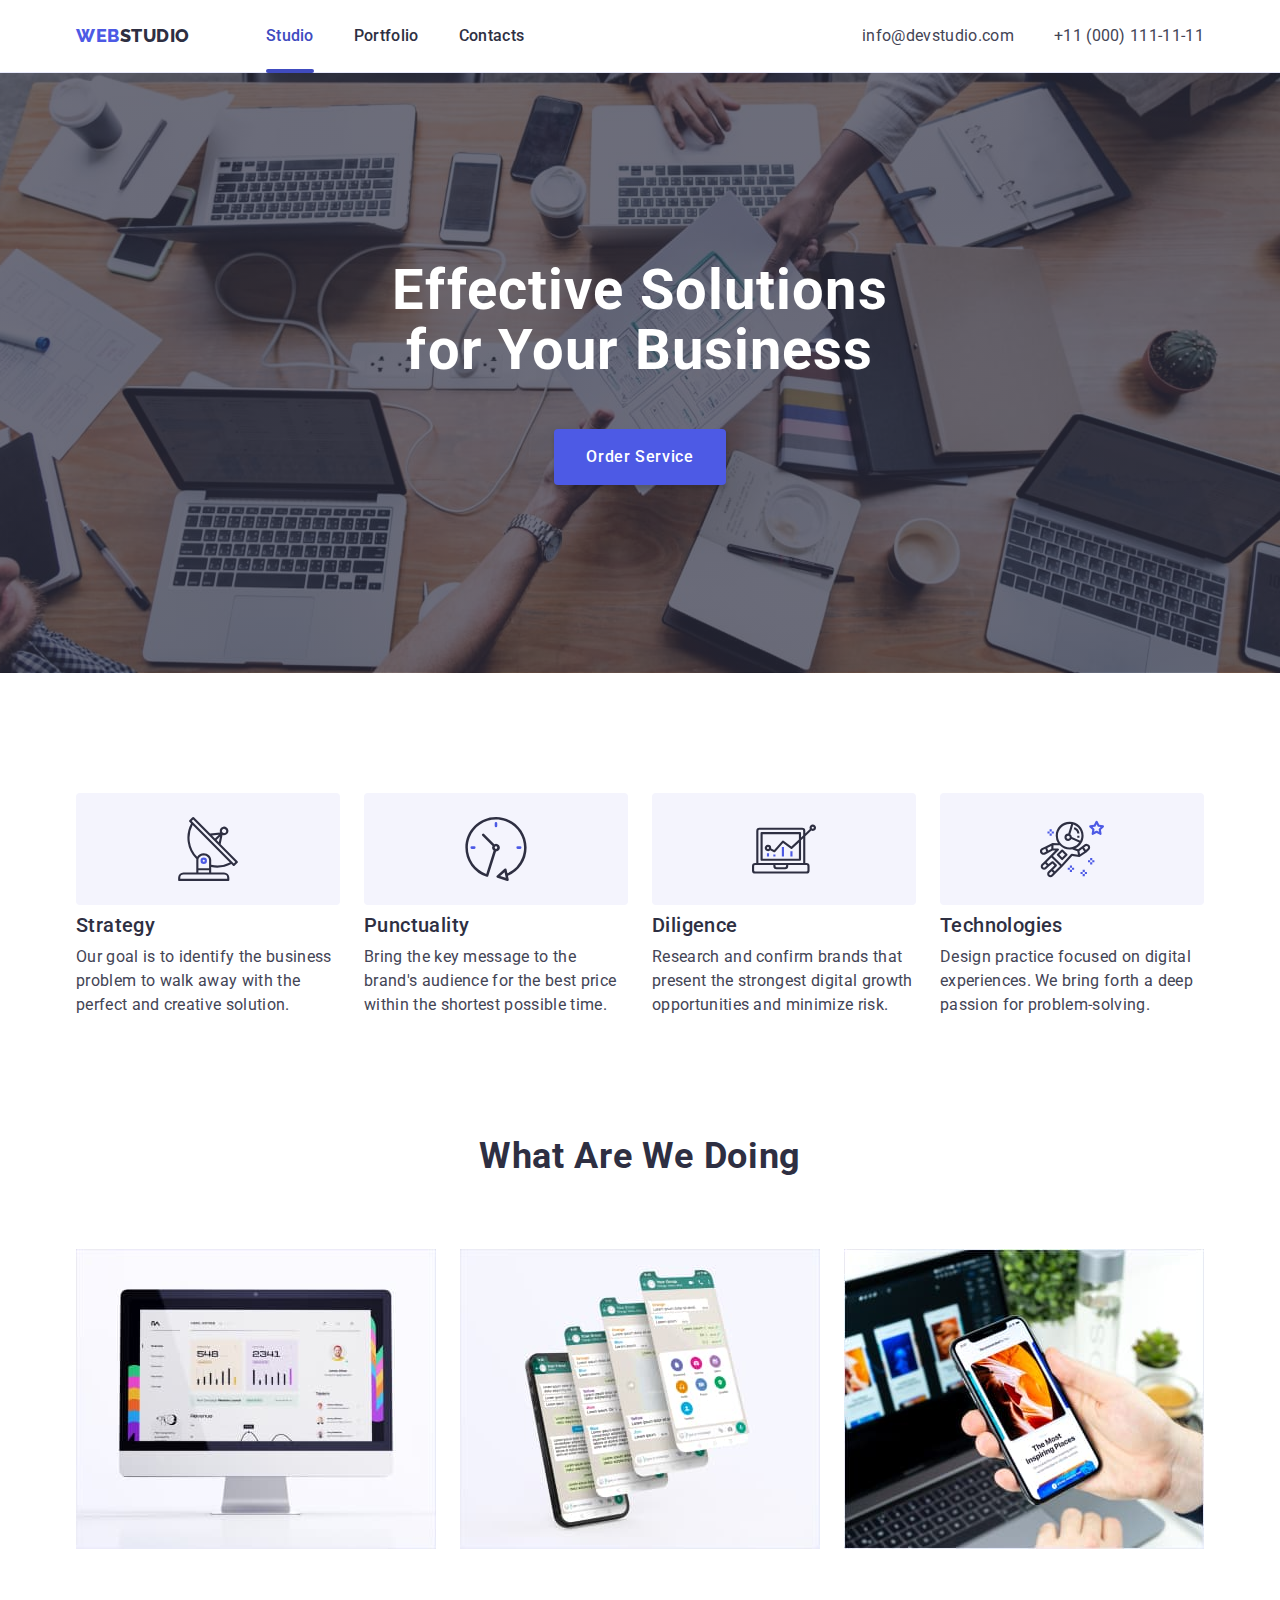
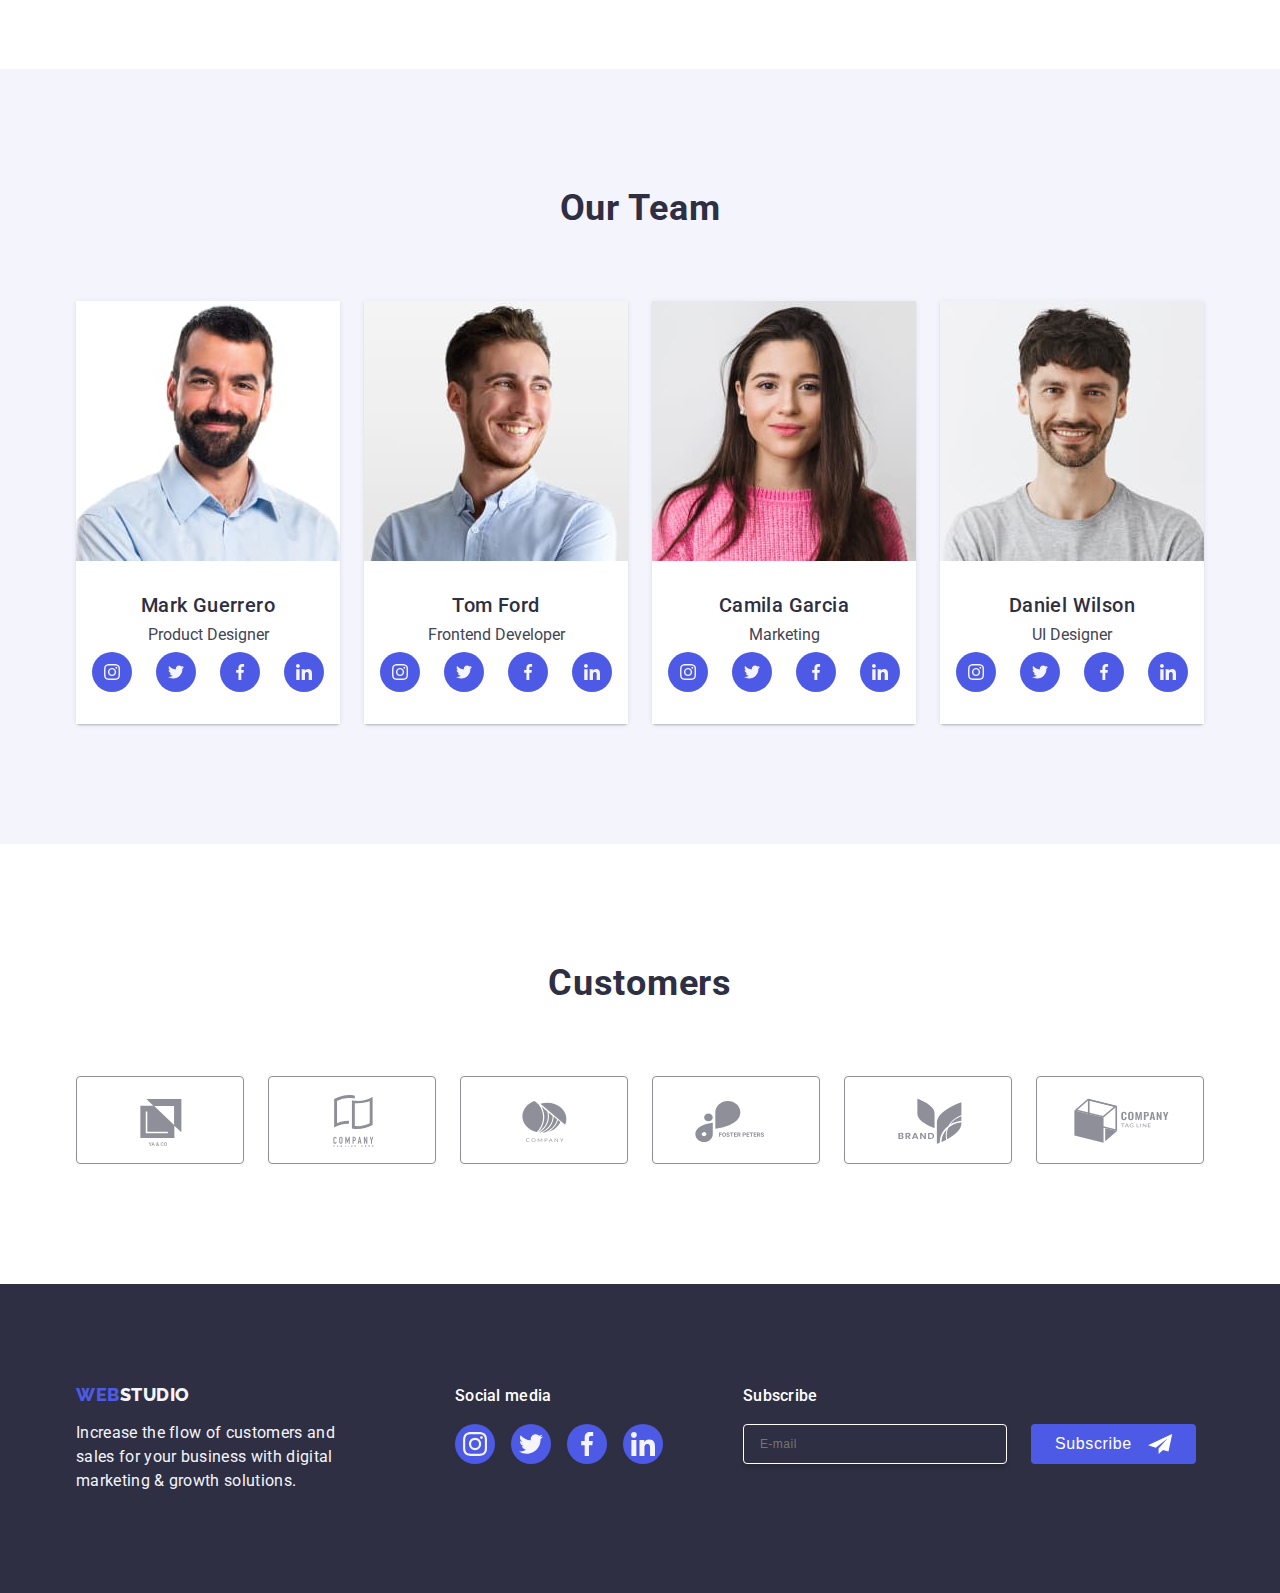
==== commit 377c2db7: "change parameters button in  fooster Subscrible" ====
--- a/index.html
+++ b/index.html
@@ -407,7 +407,7 @@
           </p>
         </div>
 
-        <div class="fooster-div">
+        <div class="footer-div-social">
           <p class="fooster-font fooster-socialmedia">Social media</p>
           <ul class="fooster-icons">
             <li class="fooster-icon">
@@ -546,41 +546,41 @@
           </div>
           <div class="modal-form modal-form-texture">
             <label class="modal-form-label" for="user-comment"> Comment </label>
-            <div class="modal-input-div">
-              <textarea
-                class="modal-input-div-textarea"
-                name="user-comment"
-                id="user-comment"
-                rows="5"
-                placeholder="Test input"
-              ></textarea>
-            </div>
+            <!-- <div class="modal-input-div"> -->
+            <textarea
+              class="modal-input-div-textarea"
+              name="user-comment"
+              id="user-comment"
+              rows="5"
+              placeholder="Text input"
+            ></textarea>
+            <!-- </div> -->
           </div>
-          <div class="modal-form">
-            <div class="modal-check-div">
-              <input
-                class="visually-hidden"
-                type="checkbox"
-                id="user-privacy"
-                name="user-privacy"
-                value="true"
-              />
-              <label class="modal-form-label" for="user-privacy">
-                <span class="modal-form-span">
-                  <svg
-                    class="modal-check-svg"
-                    width="10"
-                    height="8"
-                    viewBox="0 0 10 8"
-                  >
-                    <use href="./images/icons.svg#icon-checkmark"></use>
-                  </svg>
-                </span>
-                I accept the terms and conditions of the
-                <a href="">Privacy Policy</a>
-              </label>
-            </div>
+          <!-- <div class="modal-form"> -->
+          <div class=" modal-check-div">
+            <input
+              class="visually-hidden modal-check"
+              type="checkbox"
+              id="user-privacy"
+              name="user-privacy"
+              value="true"
+            />
+            <label class="modal-form-label" for="user-privacy">
+              <span class="modal-form-span">
+                <svg
+                  class="modal-check-svg"
+                  width="10"
+                  height="8"
+                  viewBox="0 0 10 8"
+                >
+                  <use href="./images/icons.svg#icon-checkmark"></use>
+                </svg>
+              </span>
+              I accept the terms and conditions of the
+              <a href="" class="modal-privacy-link">Privacy Policy</a>
+            </label>
           </div>
+          <!-- </div> -->
 
           <button class="modal-form-button" type="submit">Send</button>
         </form>
--- a/css/styles.css
+++ b/css/styles.css
@@ -268,6 +268,9 @@
 .fooster-div{
     margin-right: 120px;
 }
+.footer-div-social{
+    margin-right: 80px;
+}
 .fooster-grip{
     display: flex;
     align-items: baseline;
@@ -338,9 +341,6 @@
 
 .fooster-subsrible-form{
     width: 453px;
-    display: flex;
-    flex-direction: column;
-    gap:16px;
 }
 
 
@@ -349,18 +349,17 @@
    
     /* flex-direction: row; */
     display: flex;
-    /* gap:24px; */
-}
-
-.ooster-subscrible-label{
-    gap:24px;
-}
+    flex-direction: row;
+     gap:24px; 
+}
+
+
+
 
 .fooster-subscrible-input{
     width: 264px;
     height: 40px;
     border: 1px solid #ffffff;
-    gap: 24px;
     background-color: transparent;
     font-size: 12px;
     line-height: 1.5;
@@ -377,13 +376,13 @@
     padding: 8px 24px;
     justify-content: center;
     align-items: center;
-    gap: 16px;
+    
     cursor: pointer;
     border: none;
     border-radius: 4px;
     background: var(--IRIS, #4D5AE5);
     min-width: 165px;
-    height: 40;
+    height: 40px;
     color: var(--WHITE, #FFF);
     text-align: center;
     font-size: 16px;
@@ -603,6 +602,7 @@
 .modal {
     position: absolute;
     padding: 72px 24px 24px 24px;
+    align-items: center;
     top: 50%;
     left: 50%;
     min-height: 584px;
@@ -683,9 +683,9 @@
     /* position: absolute;
     display: flex;
     width: 360px;
-    flex-direction: column;
-    align-items: center;
-    justify-content: start; */
+    flex-direction: column;*/
+    align-items: center;
+    justify-content: center; 
     margin-bottom: 8px;
 }
 
@@ -741,14 +741,13 @@
     display: block;
     width: 100%;
     height: 120px;
-    color: var(--color-dark, #2e2f42);
+    color: rgba(46, 47, 66, 0.4);
     text-align: start;
     font-size: 12px;
     font-style: normal;
     font-weight: 500;
     line-height: 1.17;
     letter-spacing: 0.04em;
-    color: var(--color-dark);
     border: 1px solid rgba(46, 47, 66, 0.4);
     background-color: transparent;
     outline: transparent;
@@ -764,7 +763,9 @@
 } */
 
 .modal-input-div-input:focus,
-.modal-input-div-input:hover {
+.modal-input-div-input:hover,
+.modal-input-div-input:focus+svg,
+.modal-input-div-input:hover+svg{
     border-color: var(--color-primary-brand, #4d5ae5);
     fill: var(--color-primary-brand, #4d5ae5);
 }
@@ -799,11 +800,9 @@
 
 .modal-form-button {
     display: block;
-    width:169px;
+    min-width:169px;
     height: 56px;
-    align-items: flex-start;
     gap: 10px;
-    /* width: 150px; */
     padding: 16px 32px;
     border: none;
     border-radius: 4px;
@@ -823,7 +822,7 @@
     margin-bottom: 24px;
 }
 
-.modal-from-span{
+.modal-form-span{
     width: 16px;
     height: 16px;
     border: 1px solid rgba(46, 47, 66, 0.4);
@@ -832,11 +831,22 @@
     align-items: center;
     justify-content: center;
     fill: transparent;
-    transition: background-color var(--var-time-tr) var(--var-translate), border var(--var-time-tr) var(--var-translate);
-}
-
-
-
+    transition: background-color var(--var-time-tr) var(--var-translate), 
+                fill var(--var-time-tr) var(--var-translate), 
+                border var(--var-time-tr) var(--var-translate);
+}
+
+.modal-check:checked + label > span,
+.modal-check:checked+label>svg{
+        background-color: var(--color-ressed-state);;
+        fill: var(--color-light);
+        border: none;
+
+}
+
+.modal-privacy-link{
+    color: var(--color-primary-brand);
+}
 .navi-div{
     display: inline-flex;
     align-items: center;
